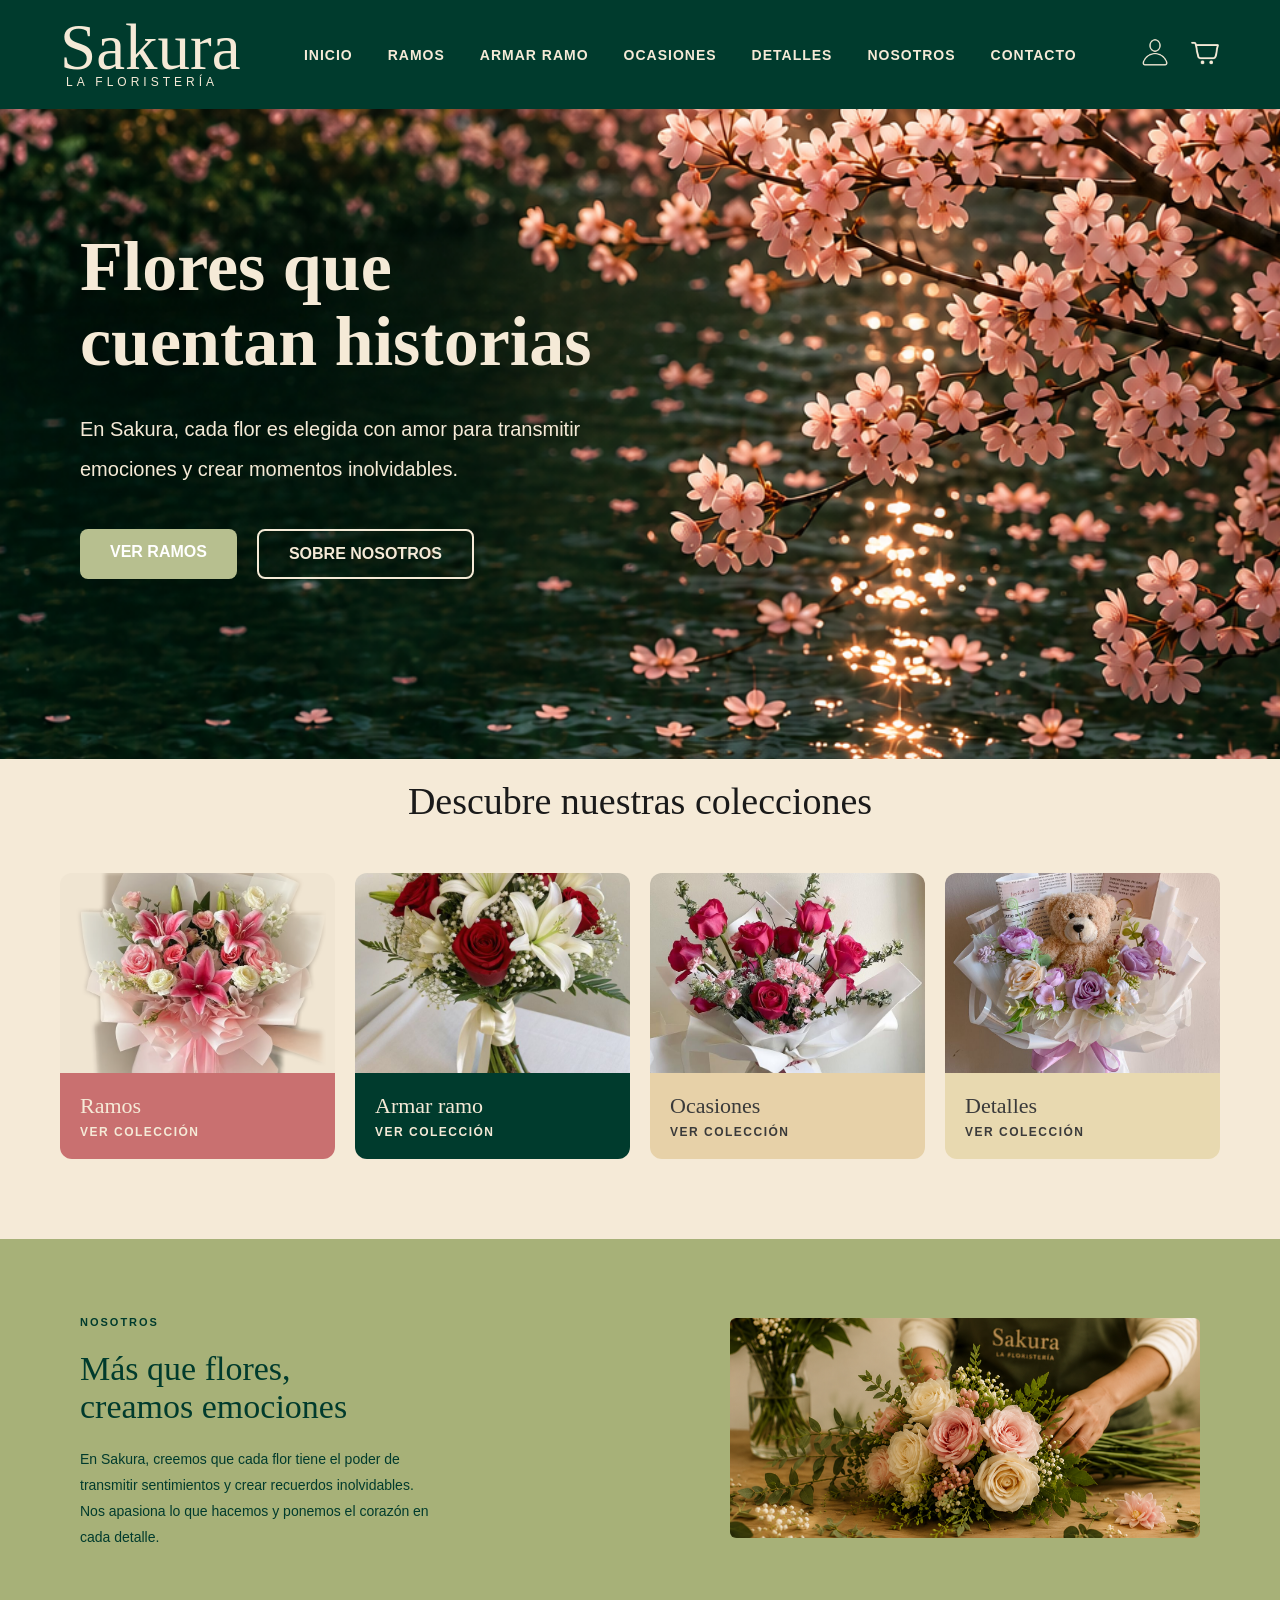
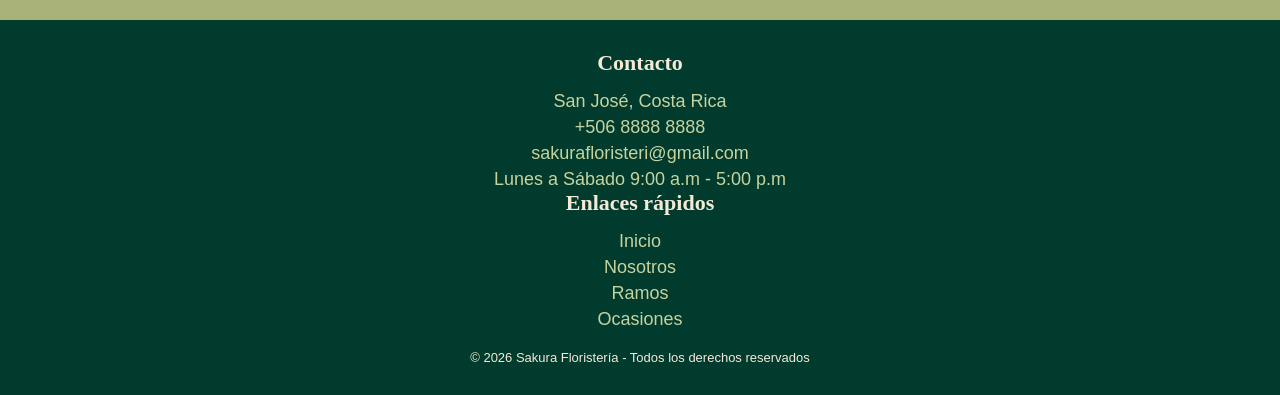
==== index.html @ 293a17db "carrito 2" ====
<!DOCTYPE html>
<html lang="es">

<head>
    <meta charset="UTF-8">
    <meta name="viewport" content="width=device-width, initial-scale=1.0">
    <link rel="stylesheet" href="css/style.css">
    <link rel="stylesheet" href="css/footer.css">
    <link rel="stylesheet" href="css/nosotros.css">
    <title>Sakura</title>
</head>

<body>

    <!-- ===================================================== -->
    <!-- HEADER / BARRA DE NAVEGACIÓN -->
    <!-- ===================================================== -->
    <header class="header">
        <!-- LOGO -->
        <div class="logo">
            <h1>Sakura</h1>
            <p>LA FLORISTERÍA</p>
        </div>
        <!-- MENÚ DE NAVEGACIÓN -->
        <nav class="menu">
            <ul>
                <li><a href="index.html">INICIO</a></li>
                <li><a href="ramos.html">RAMOS</a></li>
                <li><a href="armar_Ramo.html">ARMAR RAMO</a></li>
                <li><a href="ocasiones.html">OCASIONES</a></li>
                <li><a href="detalles.html">DETALLES</a></li>
                <li><a href="#nosotros">NOSOTROS</a></li>
                <li><a href="#contacto">CONTACTO</a></li>
            </ul>
        </nav>
        <!-- ICONOS DEL MENÚ -->
        <div class="iconos">

            <a href="registro.html" class="icono-usuario">
                <img src="assets/images/person.png" alt="Ir al registro">
            </a>

            <a href="carrito.html" class="icono-carrito">
                <img src="assets/images/shopping-cart.png" alt="Carrito">
            </a>

        </div>
    </header>

    <main>
        <!-- ===================================================== -->
        <!-- IMAGEN PRINCIPAL / HERO -->
        <!-- ===================================================== -->
        <section class="cerezos">
            <div class="contenido-cerezos">
                <!-- TÍTULO PRINCIPAL -->
                <h1>Flores que<br>cuentan historias</h1>
                <!-- TEXTO PRINCIPAL -->
                <p>
                    En Sakura, cada flor es elegida con amor
                    para transmitir emociones y crear momentos
                    inolvidables.
                </p>
                <!-- BOTONES PRINCIPALES -->
                <div class="botones">
                    <a href="ramos.html" class="btn btn-ver">VER RAMOS</a>

                    <a href="#nosotros" class="btn btn-nosotros">
                        SOBRE NOSOTROS
                    </a>
                </div>

            </div>
        </section>
        <!-- ===================================================== -->
        <!-- COLECCIONES -->
        <!-- ===================================================== -->
        <section class="colecciones">
            <!-- TÍTULO -->
            <div class="titulo-seccion">
                <h2> Descubre nuestras colecciones</h2>
            </div>
            <!-- TARJETAS -->
            <div class="tarjetas-coleccion">
                <!-- TARJETA 1 -->
                <a href="ramos.html" class="tarjeta-coleccion">
                    <img src="assets/images/ramo_beige.png" alt="Ramos">
                    <div class="tarjeta-info tarjeta-rosa">
                        <h3>Ramos</h3>
                        <p> VER COLECCIÓN</p>
                    </div>
                </a>

                <a href="armar_Ramo.html" class="tarjeta-coleccion">
                    <img src="assets/images/rosas.jpg" alt="Armar ramo">
                    <div class="tarjeta-info tarjeta-verde">
                        <h3>Armar ramo</h3>
                        <p> VER COLECCIÓN</p>
                    </div>
                </a>

                <a href="ocasiones.html" class="tarjeta-coleccion">
                    <img src="assets/images/flores.jpg" alt="Ocasiones">
                    <div class="tarjeta-info tarjeta-crema">
                        <h3>Ocasiones</h3>
                        <p> VER COLECCIÓN</p>
                    </div>
                </a>

                <a href="detalles.html" class="tarjeta-coleccion">
                    <img src="assets/images/peluche.jpg" alt="Peluches">
                    <div class="tarjeta-info tarjeta-beige">
                        <h3>Detalles</h3>
                        <p> VER COLECCIÓN</p>
                    </div>
                </a>
            </div>


        </section>
        <!-- ===================================================== -->
        <!--  NOSOTROS -->
        <!-- ===================================================== -->
        <section id="nosotros" class="nosotros">

            <!-- TEXTO -->
            <div class="texto-nosotros">

                <p class="subtitulo">NOSOTROS</p>
                <h2>
                    Más que flores,<br>
                    creamos emociones
                </h2>

                <p>
                    En Sakura, creemos que cada flor tiene el poder de transmitir
                    sentimientos y crear recuerdos inolvidables. Nos apasiona lo que
                    hacemos y ponemos el corazón en cada detalle.
                </p>

            </div>
            <!-- IMAGEN -->
            <div class="imagen-nosotros">
                <img src="assets/images/nosotros.png" alt="Persona preparando un ramo">
            </div>
        </section>
        <!-- ===================================================== -->
        <!-- FOOTER -->
        <!-- ===================================================== -->
        <footer class="footer">

            <!-- ===================================================== -->
            <!-- INFORMACIÓN DE CONTACTO -->
            <!-- ===================================================== -->
            <div id="contacto" class="footer-contacto">

                <h3>Contacto</h3>

                <p>San José, Costa Rica</p>
                <p>+506 8888 8888</p>
                <p>sakurafloristeri@gmail.com</p>
                <p>Lunes a Sábado 9:00 a.m - 5:00 p.m</p>
            </div>

            <!-- ENLACES -->
            <div class="footer-links">

                <h3>Enlaces rápidos</h3>
                <a href="index.html">Inicio</a>
                <a href="#nosotros">Nosotros</a>
                <a href="ramos.html">Ramos</a>
                <a href="ocasiones.html">Ocasiones</a>
            </div>

            <!-- COPYRIGHT -->
            <p class="copy">
                © 2026 Sakura Floristería - Todos los derechos reservados
            </p>
        </footer>
    </main>
</body>

</html>
---- css/style.css ----
/*=============
Reset 
===============*/
* {
    margin: 0;
    padding: 0;
    /* Hace que el padding no aumente el tamaño total */
    box-sizing: border-box;
}

/*=============
Body
===============*/
body {
    font-family: Arial, Helvetica, sans-serif;
    background-color: #f5ead7;
}

/*=============
Header
===============*/
.header {
    width: 100%;
    background-color: #003b2d;
    /* Flexbox sirve para acomodar el logo y el menú */
    display: flex;
    /* Separa el logo y el menú */
    justify-content: space-between;
    /* Centra las cosas verticalmente */
    align-items: center;
    padding: 20px 60px;
}

/*=============
Logo
===============*/
.logo h1 {
    color: #f5ead7;
    font-size: 65px;
    font-family: Georgia, serif;
    font-weight: normal;
    line-height: 55px;
}

.logo p {
    color: #f5ead7;
    font-size: 12px;
    letter-spacing: 4px;
    margin-left: 6px;
}

/*=============
Menu de navegación
===============*/
.menu ul {
    /* Flexbox sirve para poner el menú horizontal */
    display: flex;
    list-style: none;
    /* Da el espacio entre opciones */
    gap: 35px;
}

/*=============
Cambia color al pasar el mouse
===============*/
.menu a {
    color: #f5ead7;
    text-decoration: none;
    font-size: 14px;
    font-weight: bold;
    letter-spacing: 1px;
    transition: 0.3s;
}
.menu a:hover{
    color: #c7d39f;
    border-bottom: 2px solid #c7d39f;
    padding-bottom: 5px;
}
/*=============
Confi de los iconos de la barra
===============*/
.iconos{
    display: flex;
    align-items: center;
    gap: 20px;
}

.iconos button{
    background: none;
    border: none;
    cursor: pointer;
    transition: 0.3s;
}
.iconos button:hover{
    transform: scale(1.1);
}
.iconos img{
    width: 30px;
}
/*=============
Confi de la imagen del arbol de cerezos
===============*/
.cerezos {
    width: 100%;
    height: 650px;
    background-image: url("../assets/images/cerezos.png");
    background-size: cover;
    /*cubra toda la sección*/
    background-position: center;
    /*Para que no se repita la imagen*/
    background-repeat: no-repeat;
}

.contenido-cerezos {
    padding-top: 120px;
    padding-left: 80px;
    color: #f5ead7;
}

.contenido-cerezos h1 {
    font-size: 70px;
    font-family: Georgia, serif;
    line-height: 75px;
    margin-bottom: 30px;
}

.contenido-cerezos p {
    font-size: 20px;
    line-height: 40px;
    margin-bottom: 40px;
    width: 600px;
}



/*=============
Confi de los botones en la imagen principal
===============*/
.botones {
    display: flex;
    gap: 20px;
}

.btn {
    text-decoration: none;
    padding: 14px 30px;
    border-radius: 8px;
    font-size: 16px;
    font-weight: bold;
}

.btn-ver {
    background-color: #b7bf8f;
    color: white;
}

.btn-nosotros {
    border: 2px solid #f5ead7;
    color: #f5ead7;
}


/*estilos que van a heredar todos los elementos de las paginas*/

/*===================
colecciones,titulo
====================*/
.colecciones {
    padding: 20px 60px 80px;

}

.titulo-seccion {
    text-align: center;
    margin-bottom: 50px;
}

.titulo-seccion h2 {
    font-family: Georgia, serif;
    font-size: 38px;
    font-weight: normal;/*sin negrita*/
    color: #1a1a1a;
    margin-bottom: 15px;

}

.tarjeta-coleccion {
    width: 280px;
    border-radius: 12px;
    overflow: hidden;
    cursor: pointer;
    transition: 0.3s;
    text-decoration: none;
    color: inherit;
}
/*================
cada tarjeta individual
======================*/
.tarjetas-coleccion {
    display: flex;
    gap: 20px;
    justify-content: center;
}

/*==================
foto de cada tarjeta
*/
.tarjeta-coleccion img {
    width: 100%;
    height: 200px;
    object-fit: cover; /*para que las imagenes se ajusten al tamaño sin deformarse*/
    display: block;/*elimina el espacio debajo de las imagenes*/

}

/* Parte inferior de la tarjeta con nombre y enlace */
.tarjeta-info {
    padding: 20px;
    transition: 0.3s;
}
.tarjeta-coleccion:hover .tarjeta-info{
    transform: translateY(-10px);
}

.tarjeta-info h3 {
    font-family: Georgia, serif;
    font-size: 22px;
    font-weight: normal;
    margin-bottom: 6px;
}

.tarjeta-info p {
    font-size: 12px;
    font-weight: bold;
    letter-spacing: 1.5px;
}
/*color de fondo de cada tarjeta*/
.tarjeta-rosa{
    background-color: #c97070;
    color:#f5ead7;
}
.tarjeta-crema{
    background-color: #e7d1a7f8;
    color:#3a3a3a;
}
.tarjeta-beige{
    background-color: #e8d9b0;
    color:#3a3a3a;
}
.tarjeta-verde{
    background-color: #003b2d;
    color:#f5ead7;
}

/* =====================================================
CELULARES- PAGINA PRINCIPAL
===================================================== */
@media (max-width: 768px) {

    /* HEADER */
    .header {
        flex-direction: column;
        padding: 20px;
        gap: 20px;
    }

    .menu ul {
        flex-wrap: wrap;
        justify-content: center;
        gap: 15px;
    }

    /* IMAGEN PRINCIPAL */
    .cerezos {
        height: auto;
    }

    .contenido-cerezos {
        padding: 80px 25px;
    }

    .contenido-cerezos h1 {
        font-size: 48px;
        line-height: 55px;
    }

    .contenido-cerezos p {
        width: 100%;
        font-size: 20px;
        line-height: 34px;
    }

    /* BOTONES */
    .botones {
        flex-direction: column;
        align-items: flex-start;
        margin-top: 25px;
        margin-bottom: 80px;
    }

    .btn {
        display: block;
        width: fit-content;
    }

    /* COLECCIONES */
    .colecciones {
        padding-top: 90px;
    }

    .tarjetas-coleccion {
        flex-direction: column;
        align-items: center;
    }

    .tarjeta-coleccion {
        width: 90%;
    }

    /* NOSOTROS */
    .nosotros {
        flex-direction: column;
        text-align: center;
    }

    .texto-nosotros {
        width: 100%;
    }

    .imagen-nosotros img {
        width: 100%;
        height: auto;
    }

    /* FOOTER */
    .footer-contenido {
        flex-direction: column;
        gap: 20px;
    }
}
---- css/footer.css ----
/*=============
FOOTER
===============*/
.footer {
    background-color: #003b2d;
    padding: 30px 20px;
    text-align: center;
}

/* Contenedor de enlaces y contacto */
.footer-contenido {
    display: flex;
    justify-content: center;
    gap: 120px;
    margin-bottom: 30px;
}

/* Enlaces rápidos y contacto */
.footer-links,
.footer-contacto {
    display: flex;
    flex-direction: column;
    align-items: center;
    gap: 5px;
}

.footer-links h3,
.footer-contacto h3 {
    color: #f5ead7;
    font-size: 22px;
    margin-bottom: 10px;
    font-family: Georgia, serif;
}

.footer-links a,
.footer-contacto p {
    color: #c7d39f;
    text-decoration: none;
    font-size: 18px;
}

.footer-links a:hover {
    color: white;
}
/*=============
TEXTO FINAL con el c de marca registrada
===============*/
.copy {
    color: #f5ead7;
    font-size: 13px;
    margin-top: 20px;
}
---- css/nosotros.css ----
/*=============
Pagina NOSOTROS
===============*/

.nosotros {
    background-color: #a7b178;
    display: flex;
    align-items: center;
    justify-content: space-between;
    gap: 80px;
    padding: 70px 80px;
}

.texto-nosotros {
    width: 350px;
    color: #003b2d;
}

.texto-nosotros .subtitulo {
    font-size: 11px;
    font-weight: bold;
    letter-spacing: 2px;
    margin-bottom: 15px;
}

.texto-nosotros h2 {
    font-family: Georgia, serif;
    font-size: 34px;
    font-weight: normal;
    margin-bottom: 20px;
}

.texto-nosotros p {
    font-size: 14px;
    line-height: 26px;
}

.imagen-nosotros img {
    width: 470px;
    height: 220px;
    object-fit: cover;
    border-radius: 6px;
}
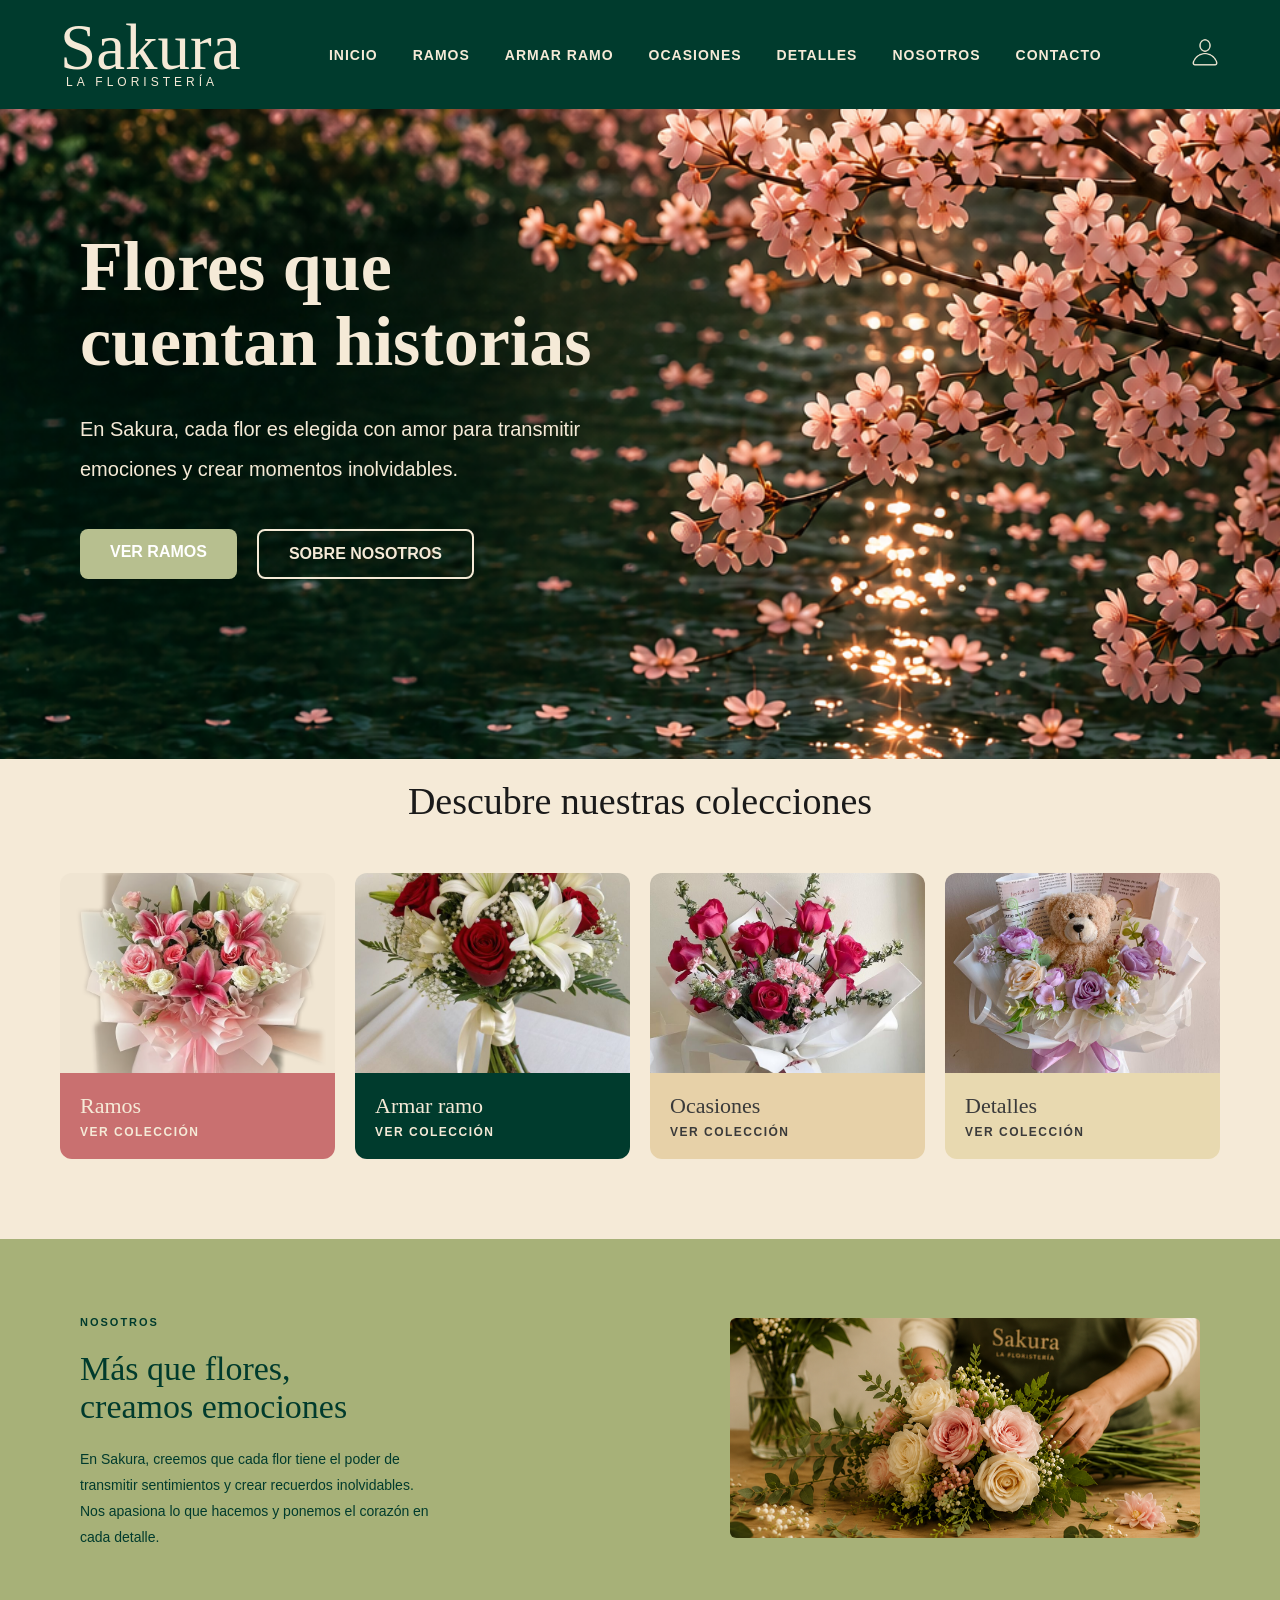
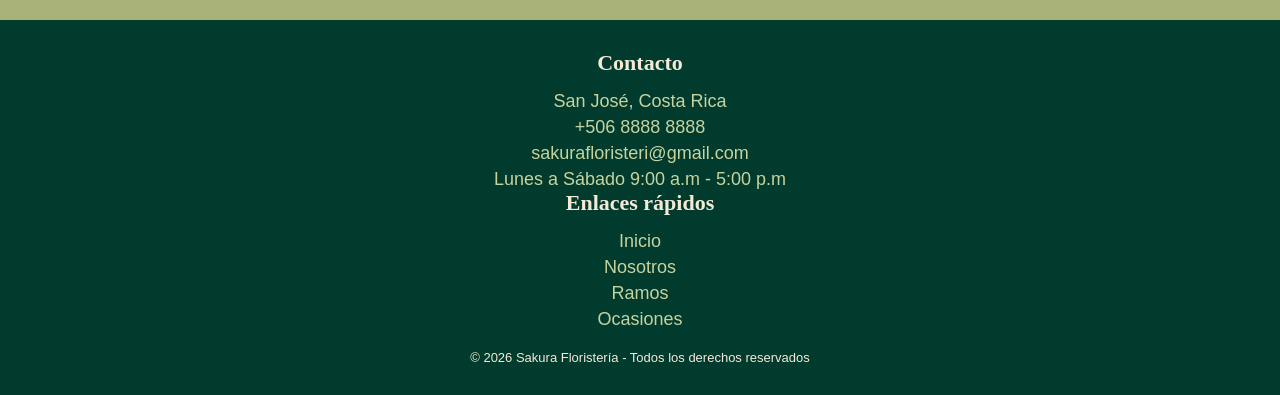
==== commit 8d1de4dd: "Eliminacon del carrito" ====
--- a/index.html
+++ b/index.html
@@ -38,10 +38,6 @@
 
             <a href="registro.html" class="icono-usuario">
                 <img src="assets/images/person.png" alt="Ir al registro">
-            </a>
-
-            <a href="carrito.html" class="icono-carrito">
-                <img src="assets/images/shopping-cart.png" alt="Carrito">
             </a>
 
         </div>
--- a/css/style.css
+++ b/css/style.css
@@ -251,6 +251,23 @@
     background-color: #003b2d;
     color:#f5ead7;
 }
+/*=============
+ICONO DEL CARRITO
+===============*/
+
+.icono-carrito {
+    display: flex;
+    align-items: center;
+    cursor: pointer;
+}
+
+.icono-carrito img {
+    width: 30px;
+}
+
+.icono-carrito:hover {
+    transform: scale(1.1);
+}
 
 /* =====================================================
 CELULARES- PAGINA PRINCIPAL
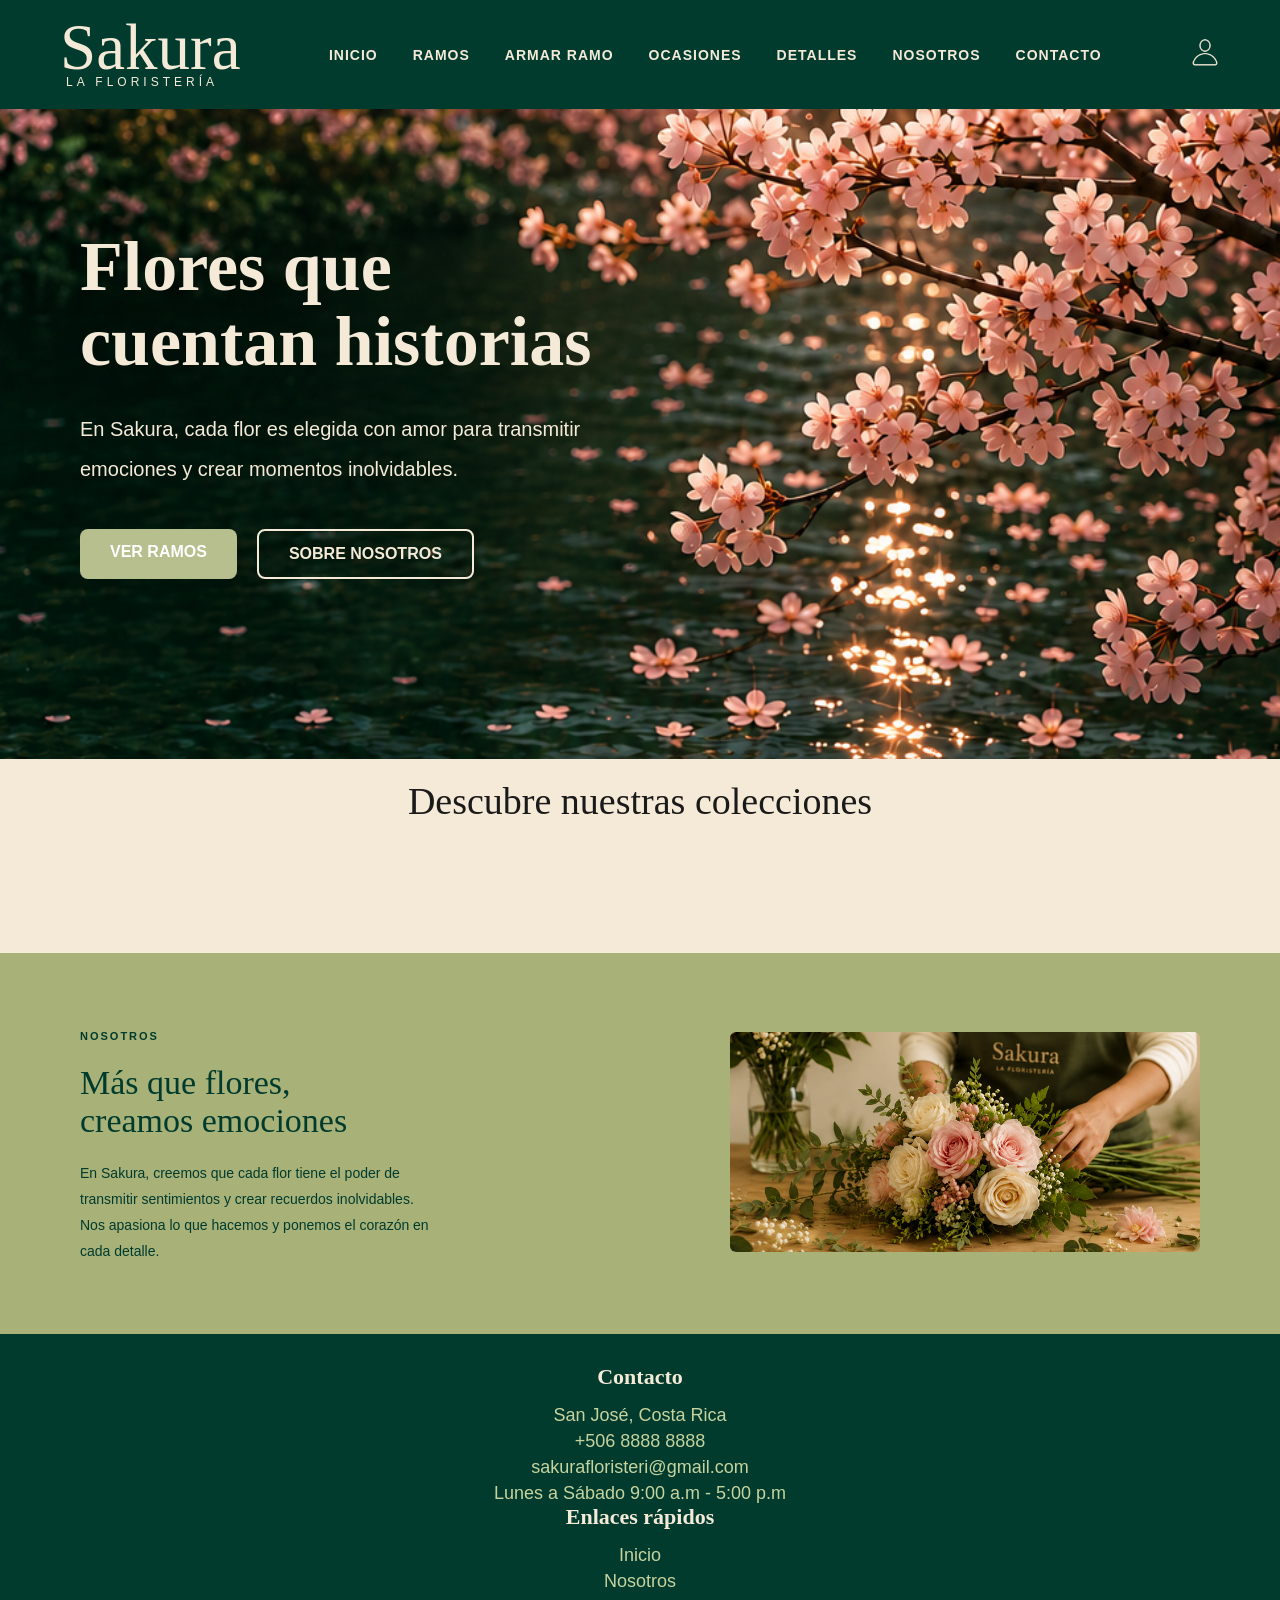
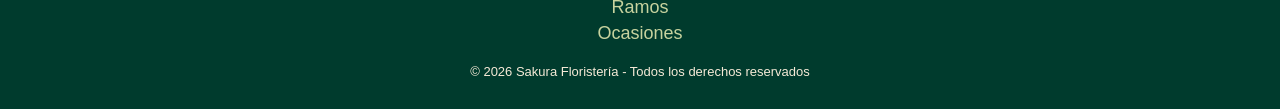
==== commit 9dd46800: "Colecciones a JSON  y js" ====
--- a/index.html
+++ b/index.html
@@ -76,43 +76,9 @@
             <div class="titulo-seccion">
                 <h2> Descubre nuestras colecciones</h2>
             </div>
-            <!-- TARJETAS -->
-            <div class="tarjetas-coleccion">
-                <!-- TARJETA 1 -->
-                <a href="ramos.html" class="tarjeta-coleccion">
-                    <img src="assets/images/ramo_beige.png" alt="Ramos">
-                    <div class="tarjeta-info tarjeta-rosa">
-                        <h3>Ramos</h3>
-                        <p> VER COLECCIÓN</p>
-                    </div>
-                </a>
-
-                <a href="armar_Ramo.html" class="tarjeta-coleccion">
-                    <img src="assets/images/rosas.jpg" alt="Armar ramo">
-                    <div class="tarjeta-info tarjeta-verde">
-                        <h3>Armar ramo</h3>
-                        <p> VER COLECCIÓN</p>
-                    </div>
-                </a>
-
-                <a href="ocasiones.html" class="tarjeta-coleccion">
-                    <img src="assets/images/flores.jpg" alt="Ocasiones">
-                    <div class="tarjeta-info tarjeta-crema">
-                        <h3>Ocasiones</h3>
-                        <p> VER COLECCIÓN</p>
-                    </div>
-                </a>
-
-                <a href="detalles.html" class="tarjeta-coleccion">
-                    <img src="assets/images/peluche.jpg" alt="Peluches">
-                    <div class="tarjeta-info tarjeta-beige">
-                        <h3>Detalles</h3>
-                        <p> VER COLECCIÓN</p>
-                    </div>
-                </a>
+            <!-- AQUÍ JAVASCRIPT VA A CREAR LAS TARJETAS -->
+            <div class="contenedor-colecciones" id="contenedorColecciones">
             </div>
-
-
         </section>
         <!-- ===================================================== -->
         <!--  NOSOTROS -->
--- a/css/style.css
+++ b/css/style.css
@@ -196,10 +196,11 @@
 /*================
 cada tarjeta individual
 ======================*/
-.tarjetas-coleccion {
+.contenedor-colecciones {
     display: flex;
     gap: 20px;
     justify-content: center;
+    flex-wrap: wrap;
 }
 
 /*==================
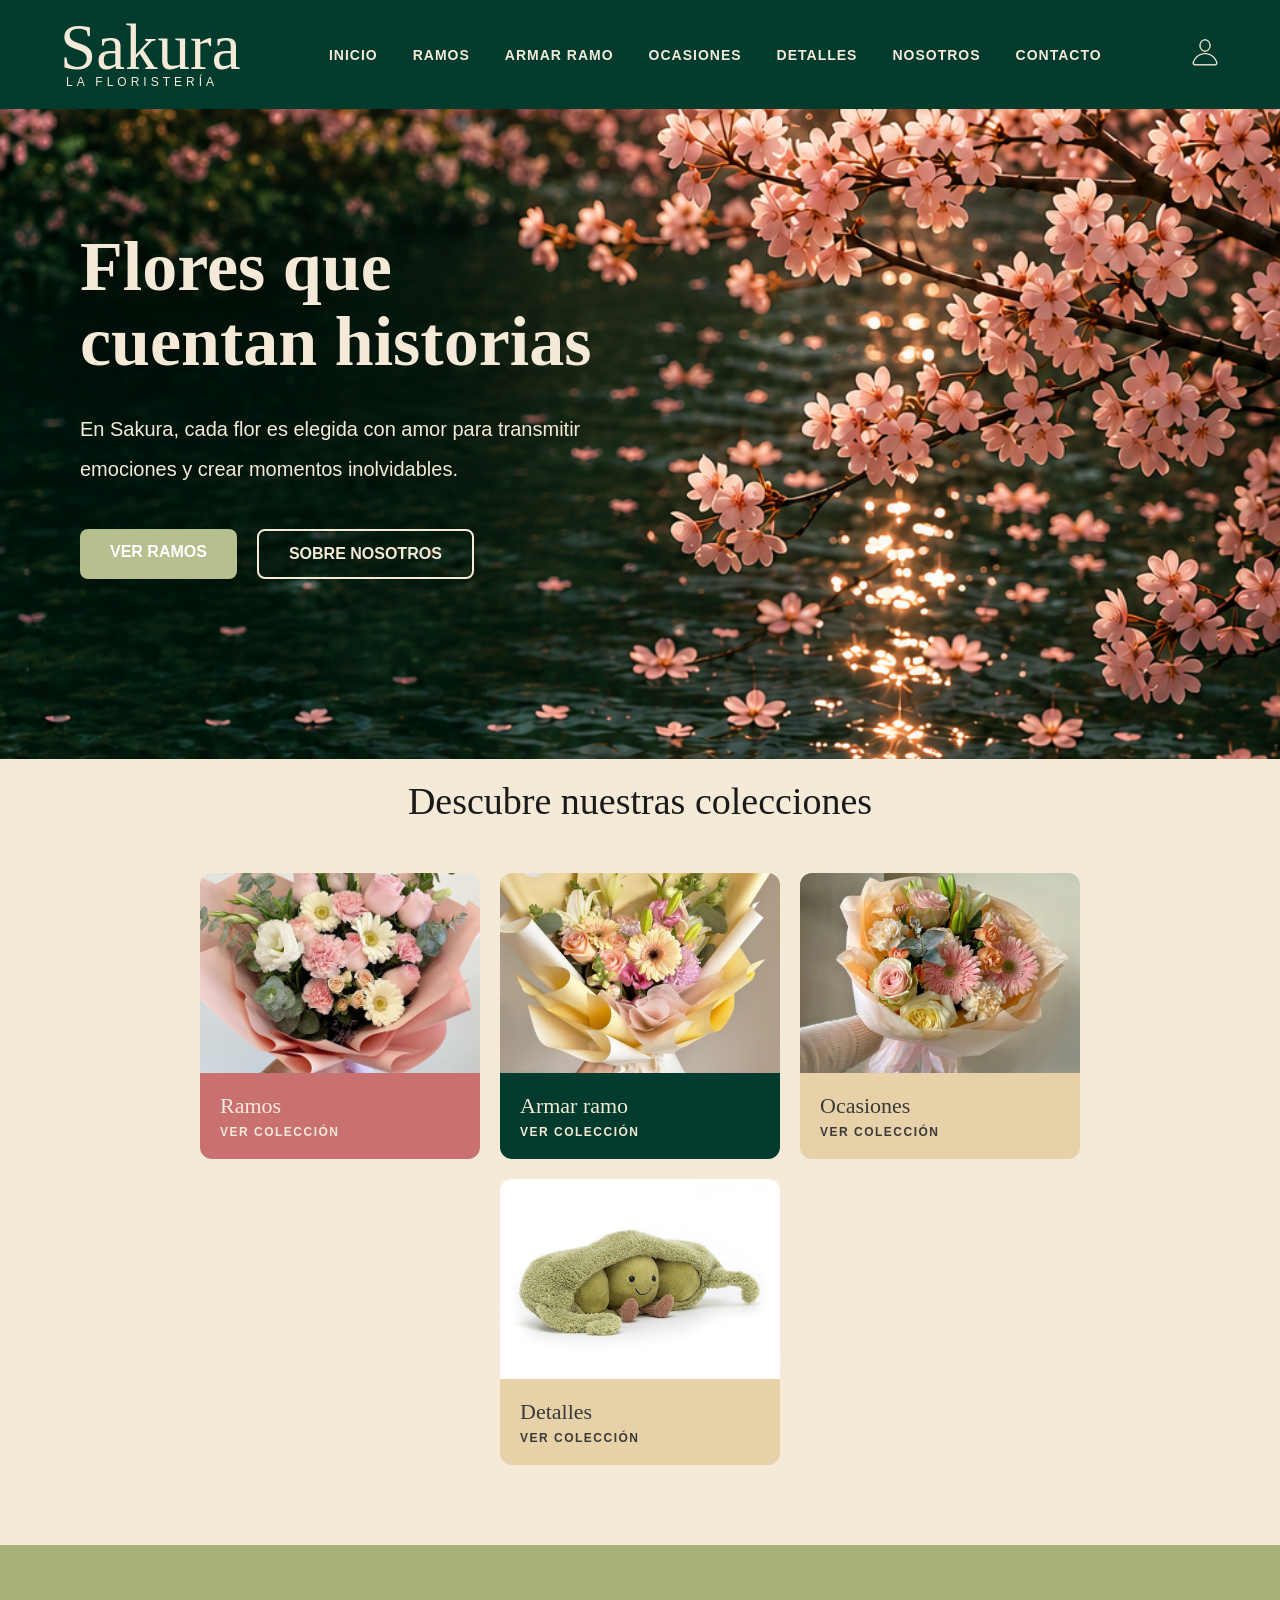
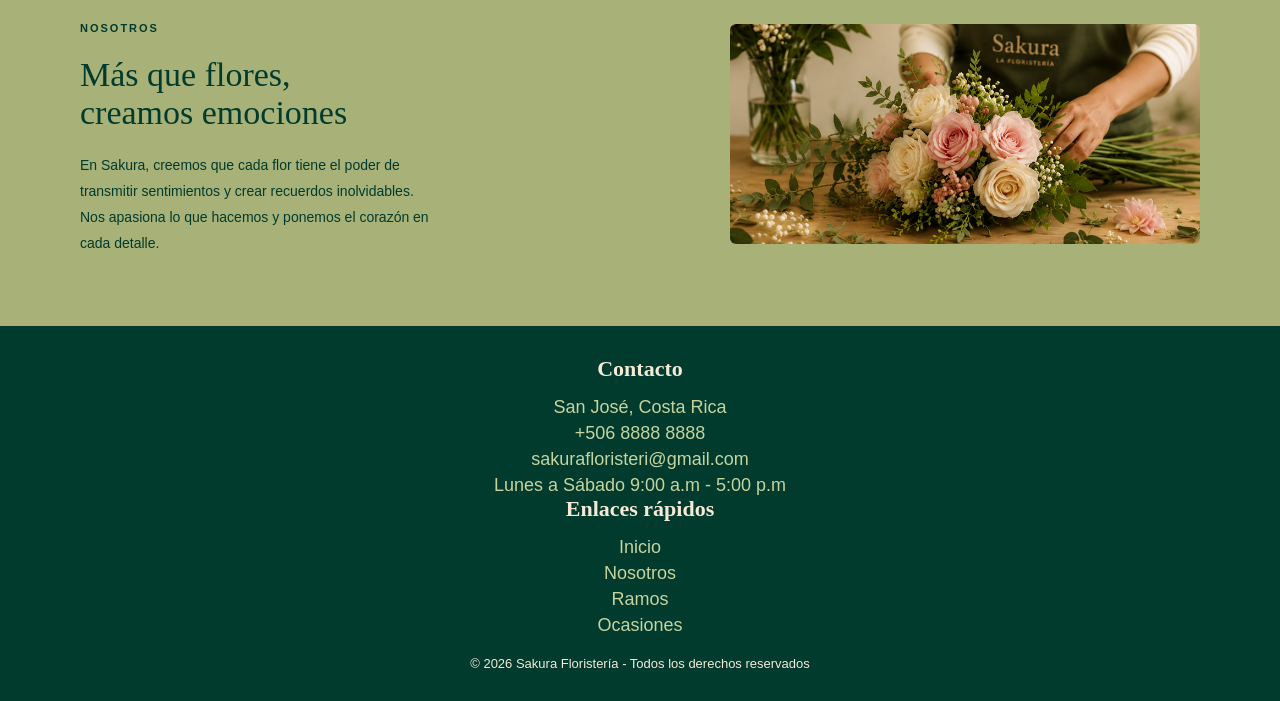
==== commit 5f514581: "Faltaba el enlace" ====
--- a/index.html
+++ b/index.html
@@ -140,6 +140,7 @@
             </p>
         </footer>
     </main>
+    <script src="js/colecciones.js"></script>
 </body>
 
 </html>
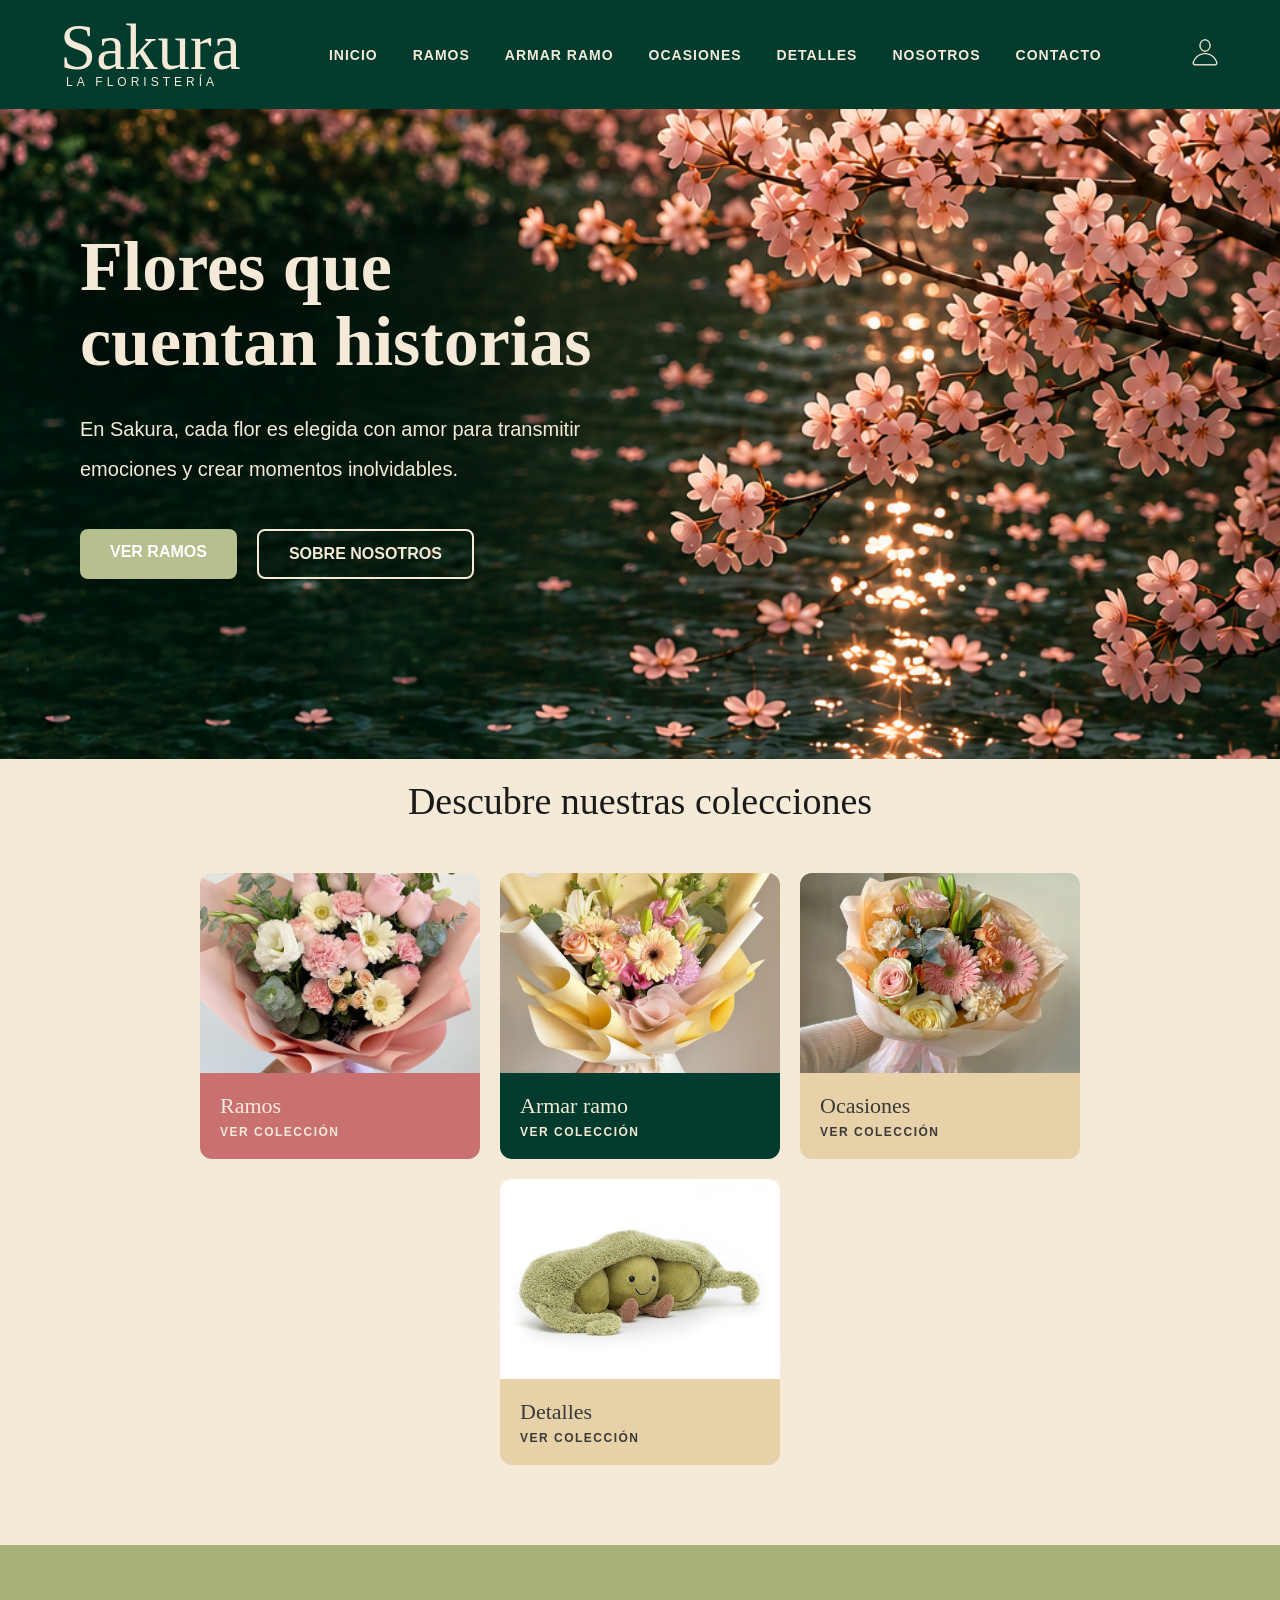
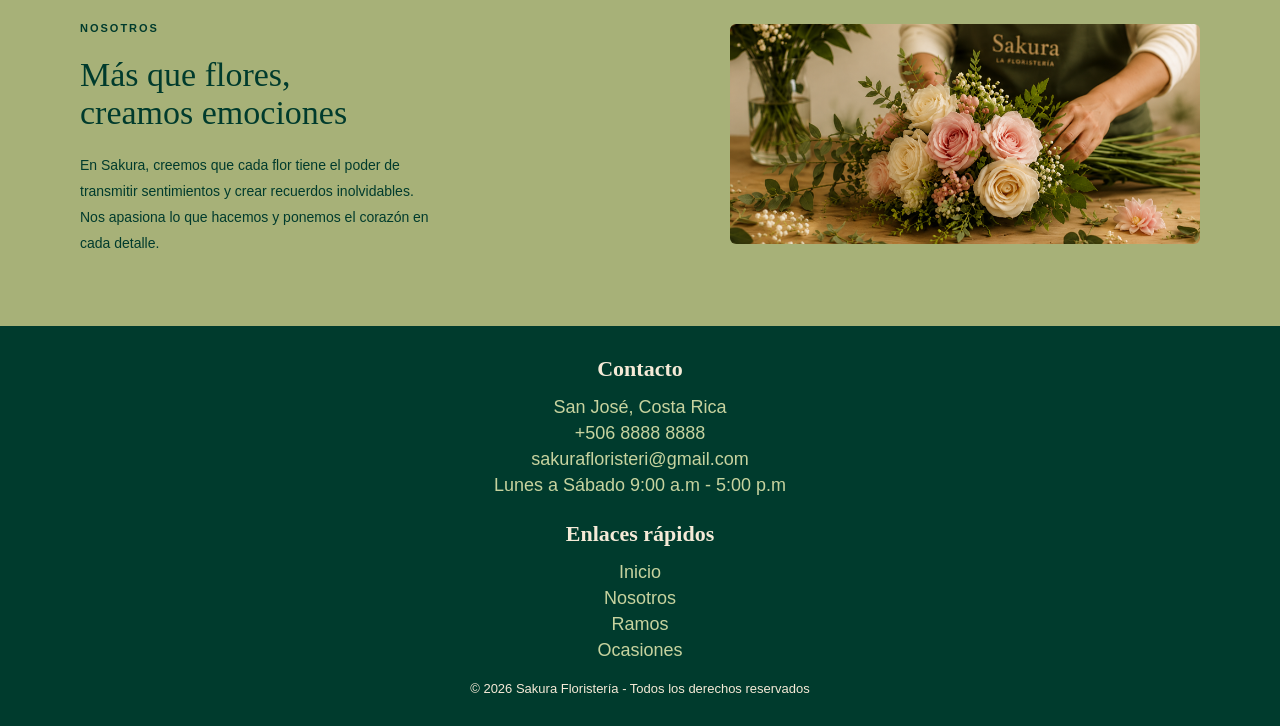
==== commit 82fc909b: "Mensaje de error en la busqueda" ====
--- a/index.html
+++ b/index.html
@@ -15,16 +15,29 @@
     <!-- ===================================================== -->
     <!-- HEADER / BARRA DE NAVEGACIÓN -->
     <!-- ===================================================== -->
+
     <header class="header">
+
         <!-- LOGO -->
         <div class="logo">
             <h1>Sakura</h1>
             <p>LA FLORISTERÍA</p>
         </div>
+
+        <!-- Checkbox oculto para abrir/cerrar el menú -->
+        <input type="checkbox" id="menu-toggle" class="menu-toggle">
+
+        <!-- Botón hamburguesa -->
+        <label for="menu-toggle" class="menu-button">
+            <span></span>
+            <span></span>
+            <span></span>
+        </label>
+
         <!-- MENÚ DE NAVEGACIÓN -->
         <nav class="menu">
             <ul>
-                <li><a href="index.html">INICIO</a></li>
+                <li><a href="index.html"  class="activo">INICIO</a></li>
                 <li><a href="ramos.html">RAMOS</a></li>
                 <li><a href="armar_Ramo.html">ARMAR RAMO</a></li>
                 <li><a href="ocasiones.html">OCASIONES</a></li>
@@ -33,16 +46,15 @@
                 <li><a href="#contacto">CONTACTO</a></li>
             </ul>
         </nav>
+
         <!-- ICONOS DEL MENÚ -->
         <div class="iconos">
-
             <a href="registro.html" class="icono-usuario">
                 <img src="assets/images/person.png" alt="Ir al registro">
             </a>
+        </div>
 
-        </div>
     </header>
-
     <main>
         <!-- ===================================================== -->
         <!-- IMAGEN PRINCIPAL / HERO -->
--- a/css/style.css
+++ b/css/style.css
@@ -26,7 +26,6 @@
     display: flex;
     /* Separa el logo y el menú */
     justify-content: space-between;
-    /* Centra las cosas verticalmente */
     align-items: center;
     padding: 20px 60px;
 }
@@ -53,7 +52,7 @@
 Menu de navegación
 ===============*/
 .menu ul {
-    /* Flexbox sirve para poner el menú horizontal */
+    
     display: flex;
     list-style: none;
     /* Da el espacio entre opciones */
@@ -75,6 +74,9 @@
     color: #c7d39f;
     border-bottom: 2px solid #c7d39f;
     padding-bottom: 5px;
+}
+.activo {
+    color: #c7d39f;
 }
 /*=============
 Confi de los iconos de la barra
@@ -271,24 +273,74 @@
 }
 
 /* =====================================================
-CELULARES- PAGINA PRINCIPAL
+HACE QUE SE OCULTE Y MUESTRE LA HAMBURGUESA
 ===================================================== */
-@media (max-width: 768px) {
-
-    /* HEADER */
+.menu-toggle {
+    display: none;
+}
+
+.menu-button {
+    display: none;
+    width: 38px;
+    height: 32px;
+    cursor: pointer;
+}
+
+.menu-button span {
+    display: block;
+    height: 4px;
+    margin-bottom: 6px;
+    background-color: #f5ead7;
+    border-radius: 4px;
+}
+/* =====================================================
+HAMBURGUESA
+===================================================== */
+@media (max-width: 700px) {
+
     .header {
+        position: relative;
+        padding: 20px;
+    }
+
+    .logo h1 {
+        font-size: 45px;
+        line-height: 42px;
+    }
+
+    .logo p {
+        font-size: 10px;
+    }
+
+    .menu-button {
+        display: block;
+    }
+
+    .menu {
+        display: none;
+        position: absolute;
+        top: 95px;
+        left: 0;
+        width: 100%;
+        background-color: #003b2d;
+        padding: 15px;
+        z-index: 999;
+    }
+
+    .menu-toggle:checked ~ .menu {
+        display: block;
+    }
+
+    .menu ul {
         flex-direction: column;
-        padding: 20px;
-        gap: 20px;
-    }
-
-    .menu ul {
-        flex-wrap: wrap;
-        justify-content: center;
+        align-items: center;
         gap: 15px;
     }
 
-    /* IMAGEN PRINCIPAL */
+    .iconos {
+        display: flex;
+    }
+
     .cerezos {
         height: auto;
     }
@@ -308,7 +360,6 @@
         line-height: 34px;
     }
 
-    /* BOTONES */
     .botones {
         flex-direction: column;
         align-items: flex-start;
@@ -316,26 +367,10 @@
         margin-bottom: 80px;
     }
 
-    .btn {
-        display: block;
-        width: fit-content;
-    }
-
-    /* COLECCIONES */
-    .colecciones {
-        padding-top: 90px;
-    }
-
-    .tarjetas-coleccion {
-        flex-direction: column;
-        align-items: center;
-    }
-
     .tarjeta-coleccion {
         width: 90%;
     }
 
-    /* NOSOTROS */
     .nosotros {
         flex-direction: column;
         text-align: center;
@@ -349,10 +384,81 @@
         width: 100%;
         height: auto;
     }
-
-    /* FOOTER */
-    .footer-contenido {
+}
+/* =========================
+TABLET
+========================= */
+@media (max-width: 900px) {
+
+    .header {
+        padding: 20px 30px;
+    }
+
+    .menu ul {
+        gap: 20px;
+    }
+
+    .contenido-cerezos h1 {
+        font-size: 55px;
+    }
+}
+/* =========================
+CELULAR
+========================= */
+@media (max-width: 700px) {
+
+    .menu-button {
+        display: block;
+    }
+
+    .menu {
+        display: none;
+        position: absolute;
+        top: 95px;
+        left: 0;
+        width: 100%;
+        background-color: #003b2d;
+        padding: 15px;
+    }
+
+    .menu-toggle:checked ~ .menu {
+        display: block;
+    }
+
+    .menu ul {
         flex-direction: column;
-        gap: 20px;
+        align-items: center;
+        gap: 15px;
+    }
+
+    .contenido-cerezos h1 {
+        font-size: 48px;
+    }
+
+    .contenido-cerezos p {
+        width: 100%;
+    }
+
+    .nosotros {
+        flex-direction: column;
+    }
+}
+/* =========================
+CELULAR PEQUEÑO
+========================= */
+@media (max-width: 420px) {
+
+    .logo h1 {
+        font-size: 35px;
+    }
+
+    .contenido-cerezos h1 {
+        font-size: 36px;
+        line-height: 42px;
+    }
+
+    .btn {
+        width: 100%;
+        text-align: center;
     }
 }
--- a/css/footer.css
+++ b/css/footer.css
@@ -13,6 +13,9 @@
     justify-content: center;
     gap: 120px;
     margin-bottom: 30px;
+}
+.footer-contacto {
+    margin-bottom: 25px;
 }
 
 /* Enlaces rápidos y contacto */
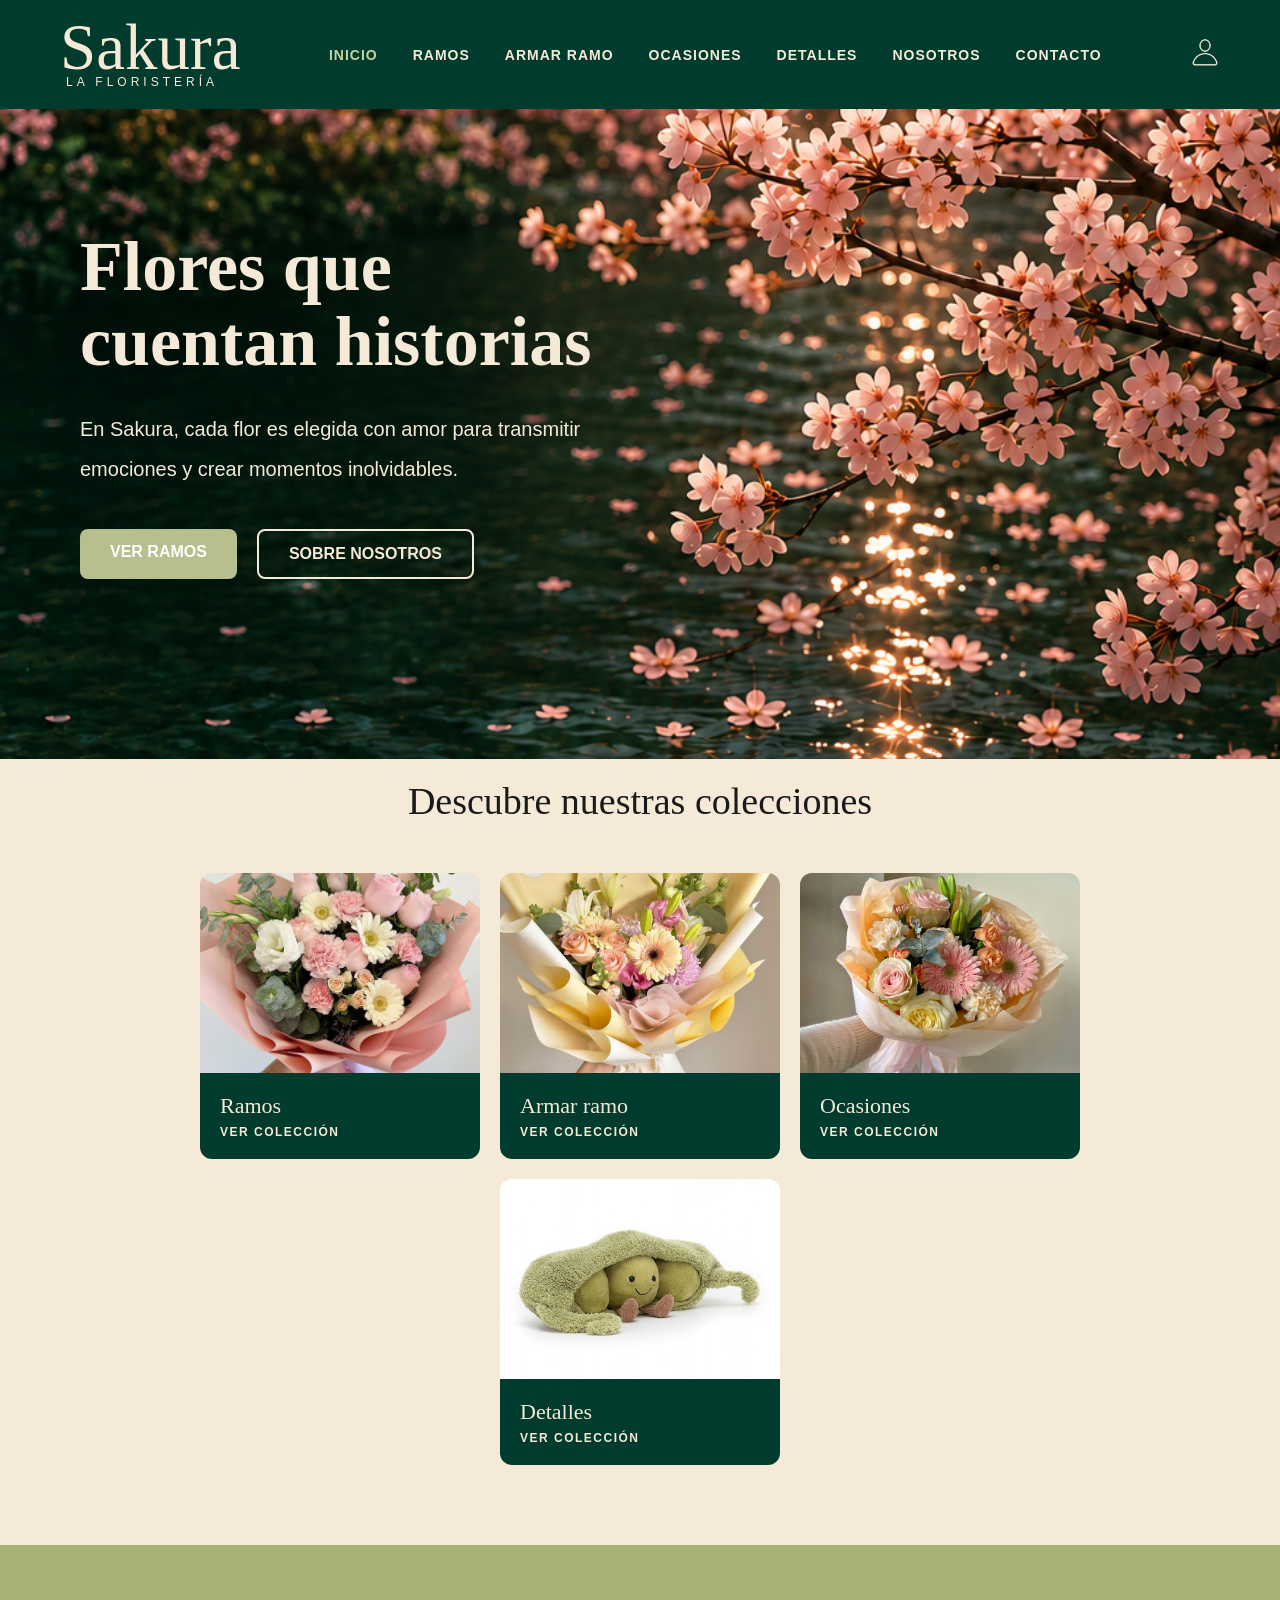
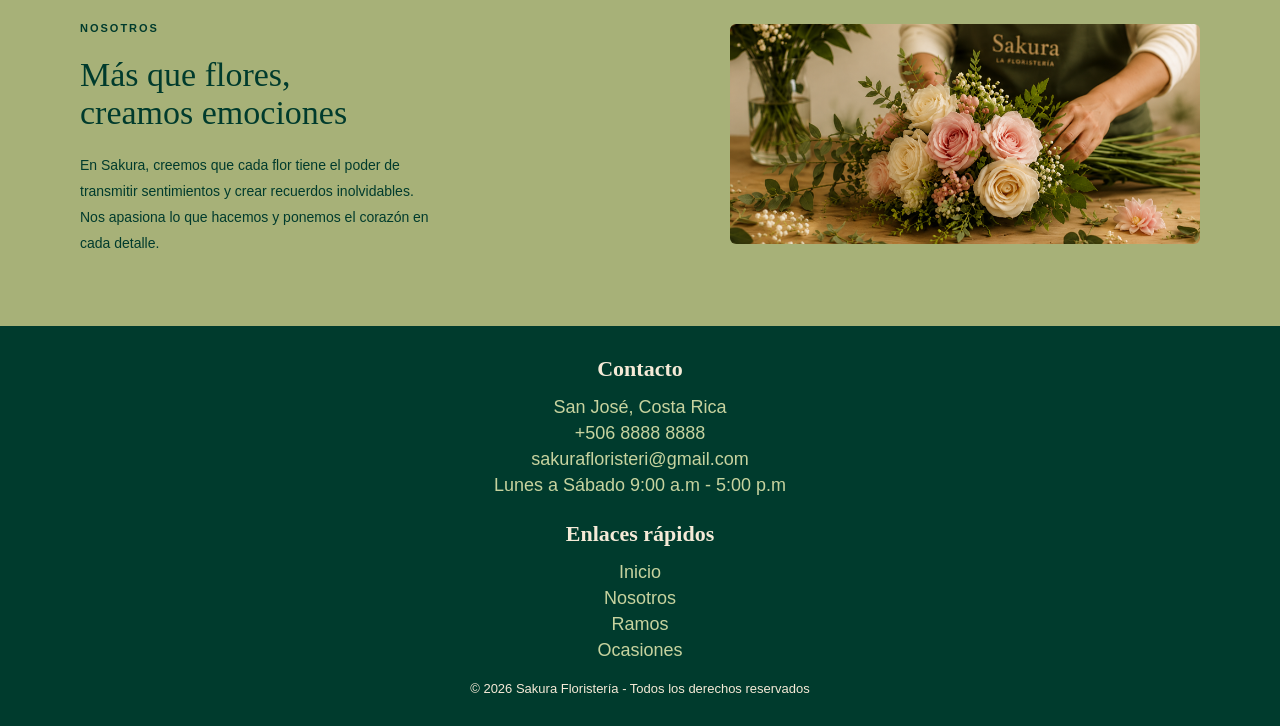
==== commit 6fdf79bf: "cambios" ====
--- a/index.html
+++ b/index.html
@@ -154,5 +154,4 @@
     </main>
     <script src="js/colecciones.js"></script>
 </body>
-
 </html>
--- a/css/style.css
+++ b/css/style.css
@@ -70,14 +70,15 @@
     letter-spacing: 1px;
     transition: 0.3s;
 }
+.menu a.activo {
+    color: #c7d39f;
+}
 .menu a:hover{
     color: #c7d39f;
     border-bottom: 2px solid #c7d39f;
     padding-bottom: 5px;
 }
-.activo {
-    color: #c7d39f;
-}
+
 /*=============
 Confi de los iconos de la barra
 ===============*/
@@ -239,38 +240,22 @@
 }
 /*color de fondo de cada tarjeta*/
 .tarjeta-rosa{
-    background-color: #c97070;
+     background-color: #003b2d;
     color:#f5ead7;
 }
 .tarjeta-crema{
-    background-color: #e7d1a7f8;
-    color:#3a3a3a;
+   background-color: #003b2d;
+    color:#f5ead7;
 }
 .tarjeta-beige{
-    background-color: #e8d9b0;
-    color:#3a3a3a;
+       background-color: #003b2d;
+    color:#f5ead7;
 }
 .tarjeta-verde{
-    background-color: #003b2d;
+   background-color: #003b2d;
     color:#f5ead7;
 }
-/*=============
-ICONO DEL CARRITO
-===============*/
-
-.icono-carrito {
-    display: flex;
-    align-items: center;
-    cursor: pointer;
-}
-
-.icono-carrito img {
-    width: 30px;
-}
-
-.icono-carrito:hover {
-    transform: scale(1.1);
-}
+
 
 /* =====================================================
 HACE QUE SE OCULTE Y MUESTRE LA HAMBURGUESA
